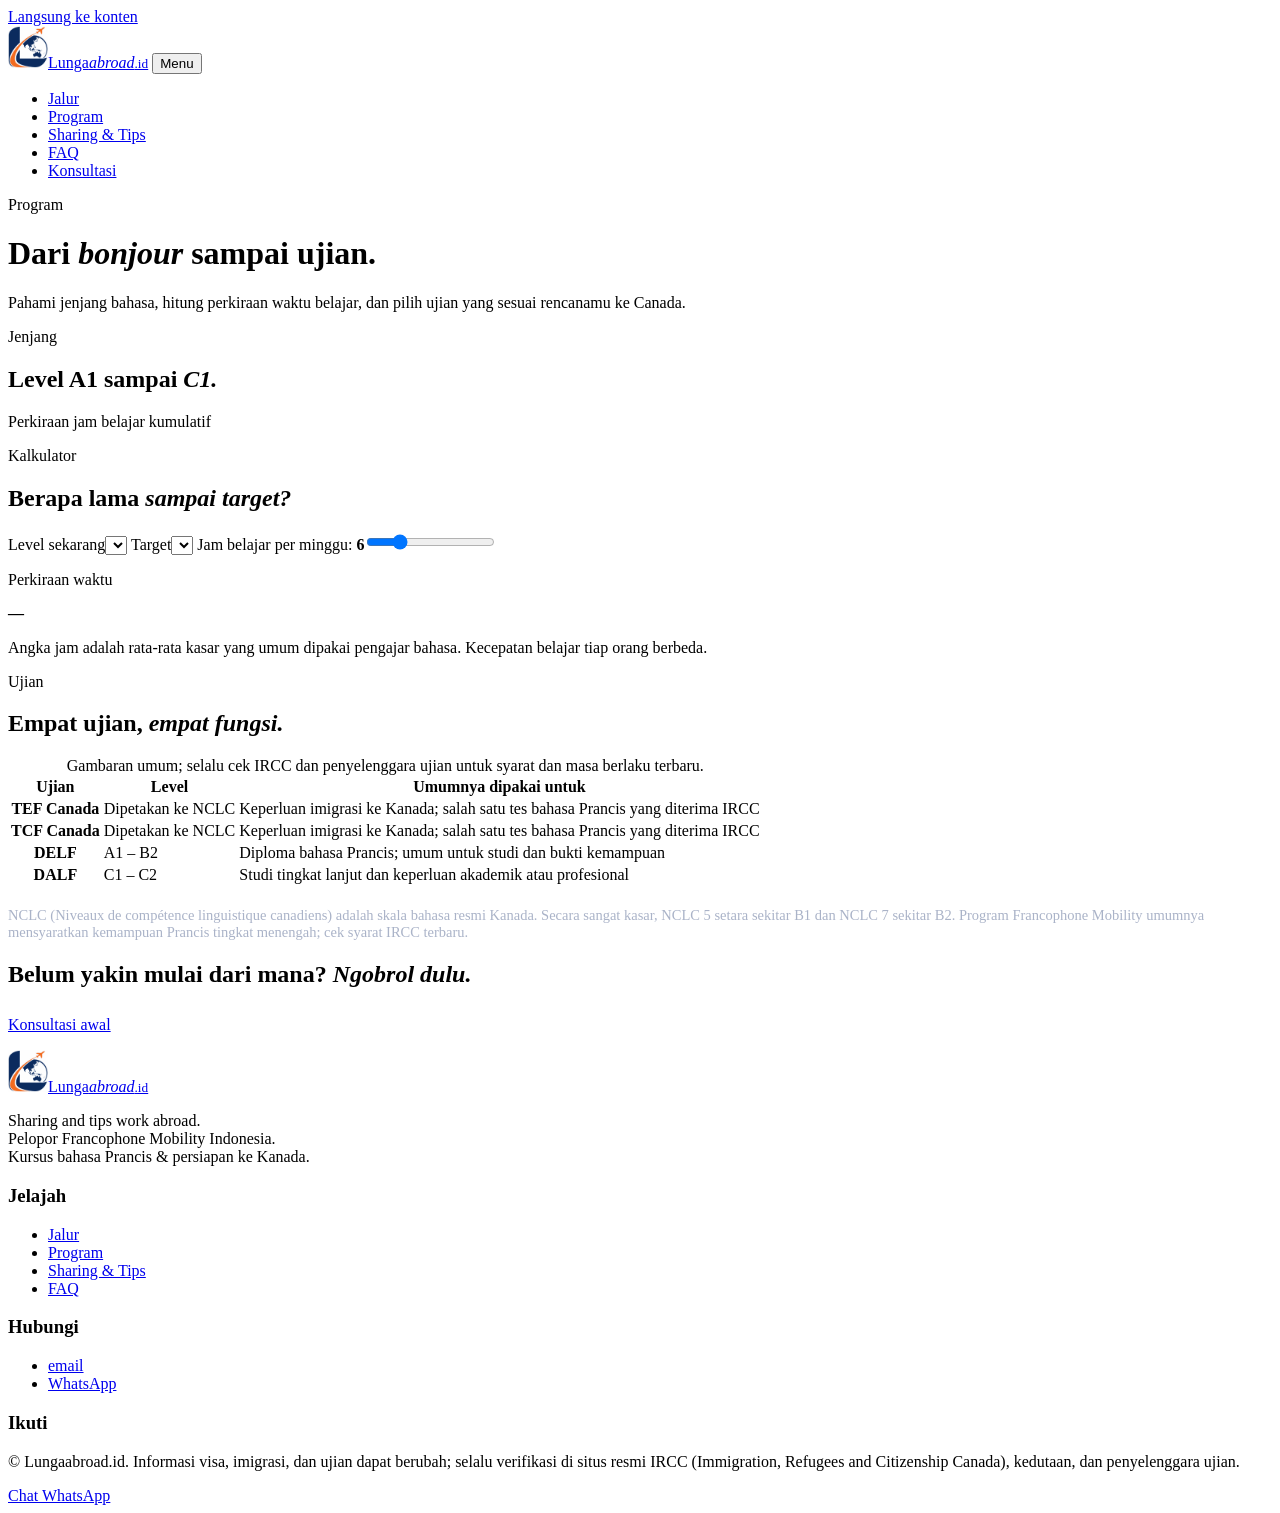
==== program.html @ 4dd01e54 "Add files via upload" ====
<!DOCTYPE html>
<html lang="id">
<head>
<meta charset="utf-8">
<meta name="viewport" content="width=device-width, initial-scale=1, viewport-fit=cover">
<meta name="theme-color" content="#F2EDE3">
<link rel="icon" href="assets/img/favicon.png">
<link href="https://fonts.googleapis.com/css2?family=Fraunces:ital,opsz,wght@0,9..144,500;0,9..144,600;0,9..144,700;1,9..144,500&family=Instrument+Sans:wght@400;500;600&display=swap" rel="stylesheet">
<link rel="stylesheet" href="css/style.css">
<title>Program — Lungaabroad.id</title>
<meta name="description" content="Jenjang bahasa Prancis A1–C1, estimasi waktu belajar, dan perbandingan ujian TCF Canada, TEF Canada, DELF, DALF.">
</head>
<body>
<a class="skip" href="#konten">Langsung ke konten</a>
<header class="top"><div class="wrap bar">
 <a class="logo" href="index.html" aria-label="Lungaabroad.id, beranda"><img src="assets/img/logo-mark.png" alt="" width="40" height="42"><span>Lunga<i>abroad</i><small>.id</small></span></a>
 <button class="menu" id="menu" aria-expanded="false" aria-controls="nav">Menu</button>
 <nav id="nav" aria-label="Navigasi utama"><ul>
  <li><a href="index.html#jalur">Jalur</a></li>
  <li><a href="program.html" aria-current="page">Program</a></li>
  <li><a href="index.html#tips">Sharing &amp; Tips</a></li>
  <li><a href="index.html#faq">FAQ</a></li>
  <li><a class="btn sm" href="index.html#kontak">Konsultasi</a></li>
 </ul></nav></div></header>
<main id="konten">
<header class="ph"><div class="wrap"><p class="lbl">Program</p><h1>Dari <em>bonjour</em> sampai ujian.</h1><p class="lead" style="margin-top:20px">Pahami jenjang bahasa, hitung perkiraan waktu belajar, dan pilih ujian yang sesuai rencanamu ke Canada.</p></div></header>

<section class="sec" id="level" aria-labelledby="j-lv"><div class="wrap">
 <p class="lbl">Jenjang</p><h2 id="j-lv">Level A1 sampai <em>C1.</em></h2>
 <div class="lv" role="tablist" id="lv" aria-label="Level bahasa"></div>
 <div class="lvp" id="lvp" role="tabpanel" aria-live="polite"><div><p class="h" id="lv-h"></p><p id="lv-d" style="font:500 22px/1.35 var(--ser);margin-top:8px"></p></div><div><p class="h">Perkiraan jam belajar kumulatif</p><p id="lv-j" style="font:600 44px/1.1 var(--ser)"></p></div></div>
</div></section>

<section class="sec" style="padding-top:0" aria-labelledby="j-kal"><div class="wrap">
 <p class="lbl">Kalkulator</p><h2 id="j-kal">Berapa lama <em>sampai target?</em></h2>
 <div class="calc">
  <div>
   <label>Level sekarang<select id="c-a"></select></label>
   <label>Target<select id="c-b"></select></label>
   <label>Jam belajar per minggu: <b id="c-jv">6</b><input type="range" id="c-j" min="2" max="20" value="6"></label>
  </div>
  <div class="out" aria-live="polite"><p>Perkiraan waktu</p><b id="c-o">—</b><p id="c-n"></p></div>
 </div>
 <p class="note">Angka jam adalah rata-rata kasar yang umum dipakai pengajar bahasa. Kecepatan belajar tiap orang berbeda.</p>
</div></section>

<section class="sec gelap" id="ujian" aria-labelledby="j-uj"><div class="wrap">
 <p class="lbl">Ujian</p><h2 id="j-uj">Empat ujian, <em>empat fungsi.</em></h2>
 <div class="scroll"><table><caption>Gambaran umum; selalu cek IRCC dan penyelenggara ujian untuk syarat dan masa berlaku terbaru.</caption>
 <thead><tr><th scope="col">Ujian</th><th scope="col">Level</th><th scope="col">Umumnya dipakai untuk</th></tr></thead>
 <tbody>
  <tr><th scope="row">TEF Canada</th><td>Dipetakan ke NCLC</td><td>Keperluan imigrasi ke Kanada; salah satu tes bahasa Prancis yang diterima IRCC</td></tr>
  <tr><th scope="row">TCF Canada</th><td>Dipetakan ke NCLC</td><td>Keperluan imigrasi ke Kanada; salah satu tes bahasa Prancis yang diterima IRCC</td></tr>
  <tr><th scope="row">DELF</th><td>A1 – B2</td><td>Diploma bahasa Prancis; umum untuk studi dan bukti kemampuan</td></tr>
  <tr><th scope="row">DALF</th><td>C1 – C2</td><td>Studi tingkat lanjut dan keperluan akademik atau profesional</td></tr>
 </tbody></table></div>
 <p style="margin-top:20px;color:#aab3c8;font-size:14.5px">NCLC (Niveaux de compétence linguistique canadiens) adalah skala bahasa resmi Kanada. Secara sangat kasar, NCLC 5 setara sekitar B1 dan NCLC 7 sekitar B2. Program Francophone Mobility umumnya mensyaratkan kemampuan Prancis tingkat menengah; cek syarat IRCC terbaru.</p>
</div></section>

<section class="sec kt" aria-labelledby="j-cta"><div class="wrap"><h2 id="j-cta">Belum yakin mulai dari mana? <em>Ngobrol dulu.</em></h2><p class="row" style="margin-top:28px"><a class="btn" href="index.html#kontak">Konsultasi awal</a></p></div></section>
</main>
<footer class="ft"><div class="wrap">
 <div class="fg">
  <div><a class="logo" href="index.html" aria-label="Lungaabroad.id"><img src="assets/img/logo-mark.png" alt="" width="40" height="42"><span>Lunga<i>abroad</i><small>.id</small></span></a><p>Sharing and tips work abroad.<br>Pelopor Francophone Mobility Indonesia.<br>Kursus bahasa Prancis &amp; persiapan ke Kanada.</p></div>
  <div><h3>Jelajah</h3><ul><li><a href="index.html#jalur">Jalur</a></li><li><a href="program.html">Program</a></li><li><a href="index.html#tips">Sharing &amp; Tips</a></li><li><a href="index.html#faq">FAQ</a></li></ul></div>
  <div><h3>Hubungi</h3><ul><li><a data-mail href="#">email</a></li><li><a data-wa href="#" target="_blank" rel="noopener">WhatsApp</a></li></ul></div>
  <div><h3>Ikuti</h3><ul data-sos></ul></div>
 </div>
 <p class="cp">© <span data-year></span> Lungaabroad.id. Informasi visa, imigrasi, dan ujian dapat berubah; selalu verifikasi di situs resmi IRCC (Immigration, Refugees and Citizenship Canada), kedutaan, dan penyelenggara ujian.</p>
</div></footer>
<a class="wa" data-wa href="#" target="_blank" rel="noopener">Chat WhatsApp</a>
<script src="js/config.js"></script><script src="js/main.js"></script>
</body></html>
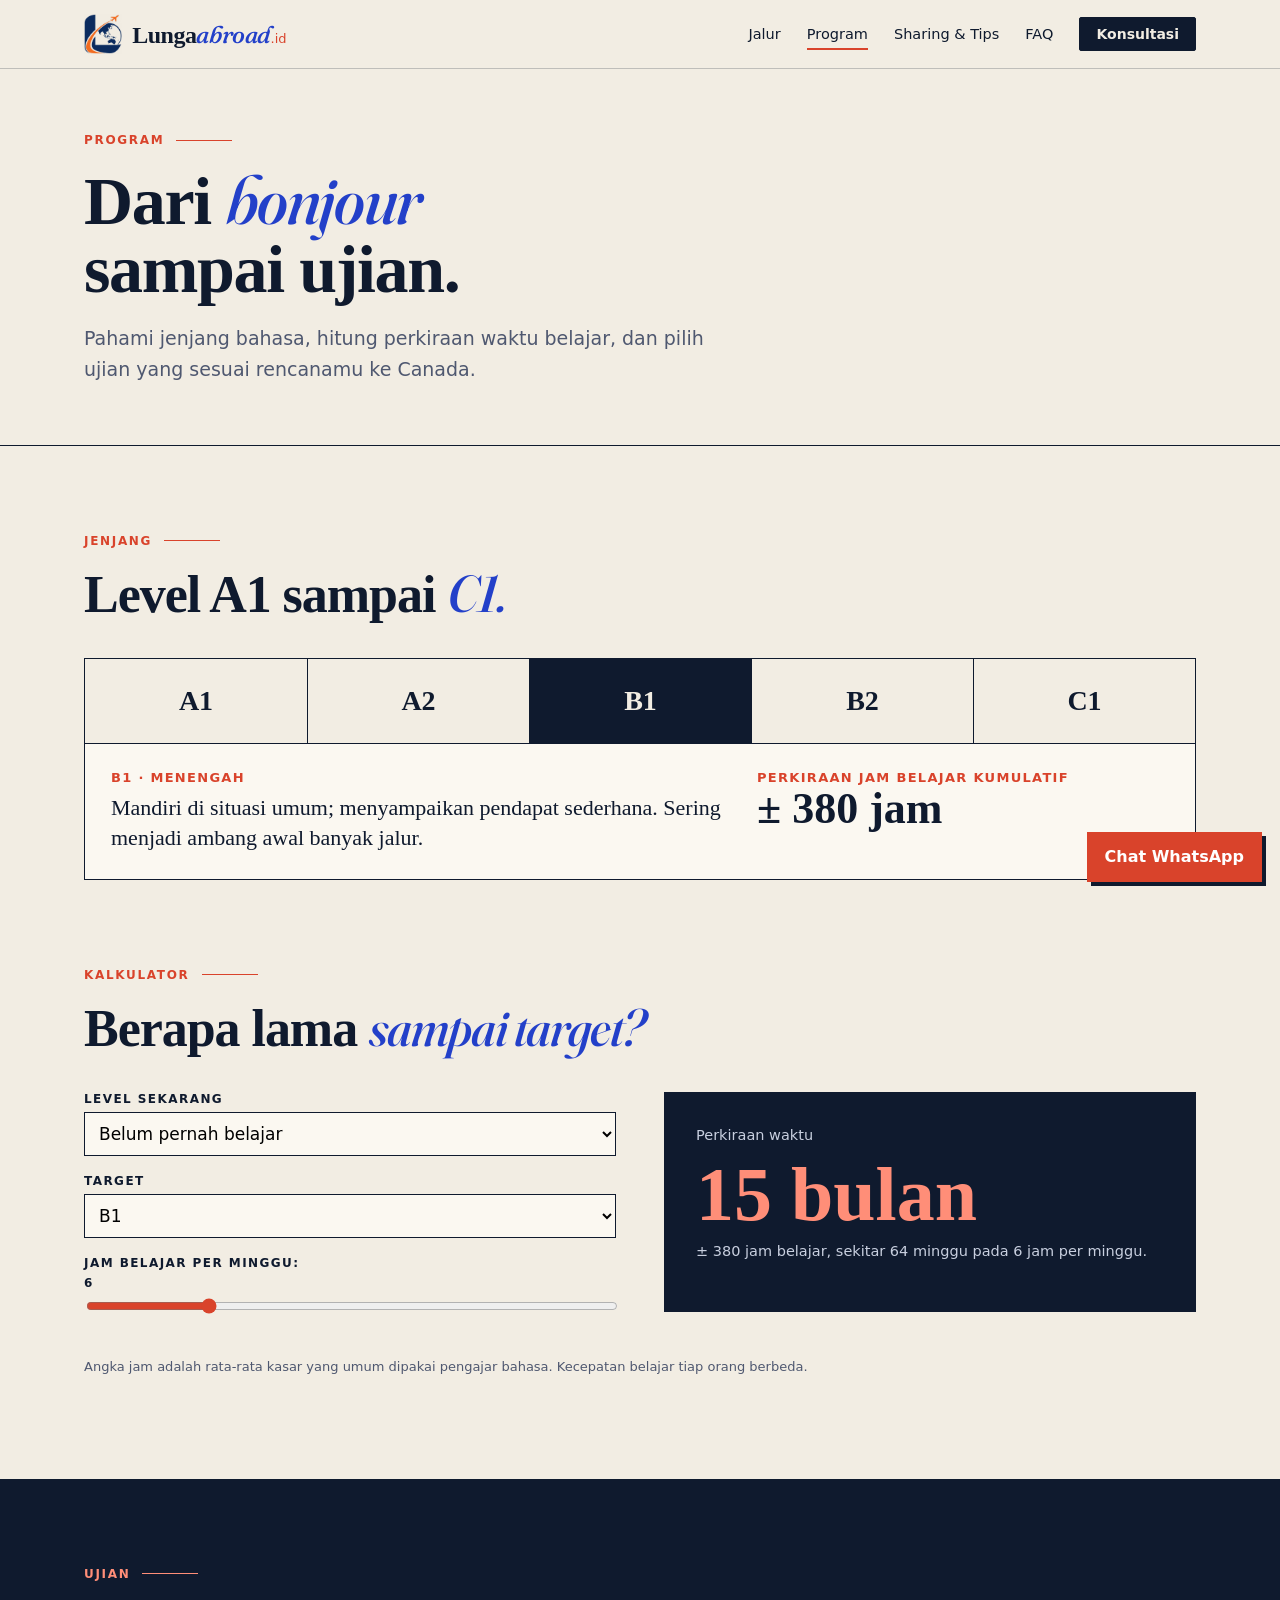
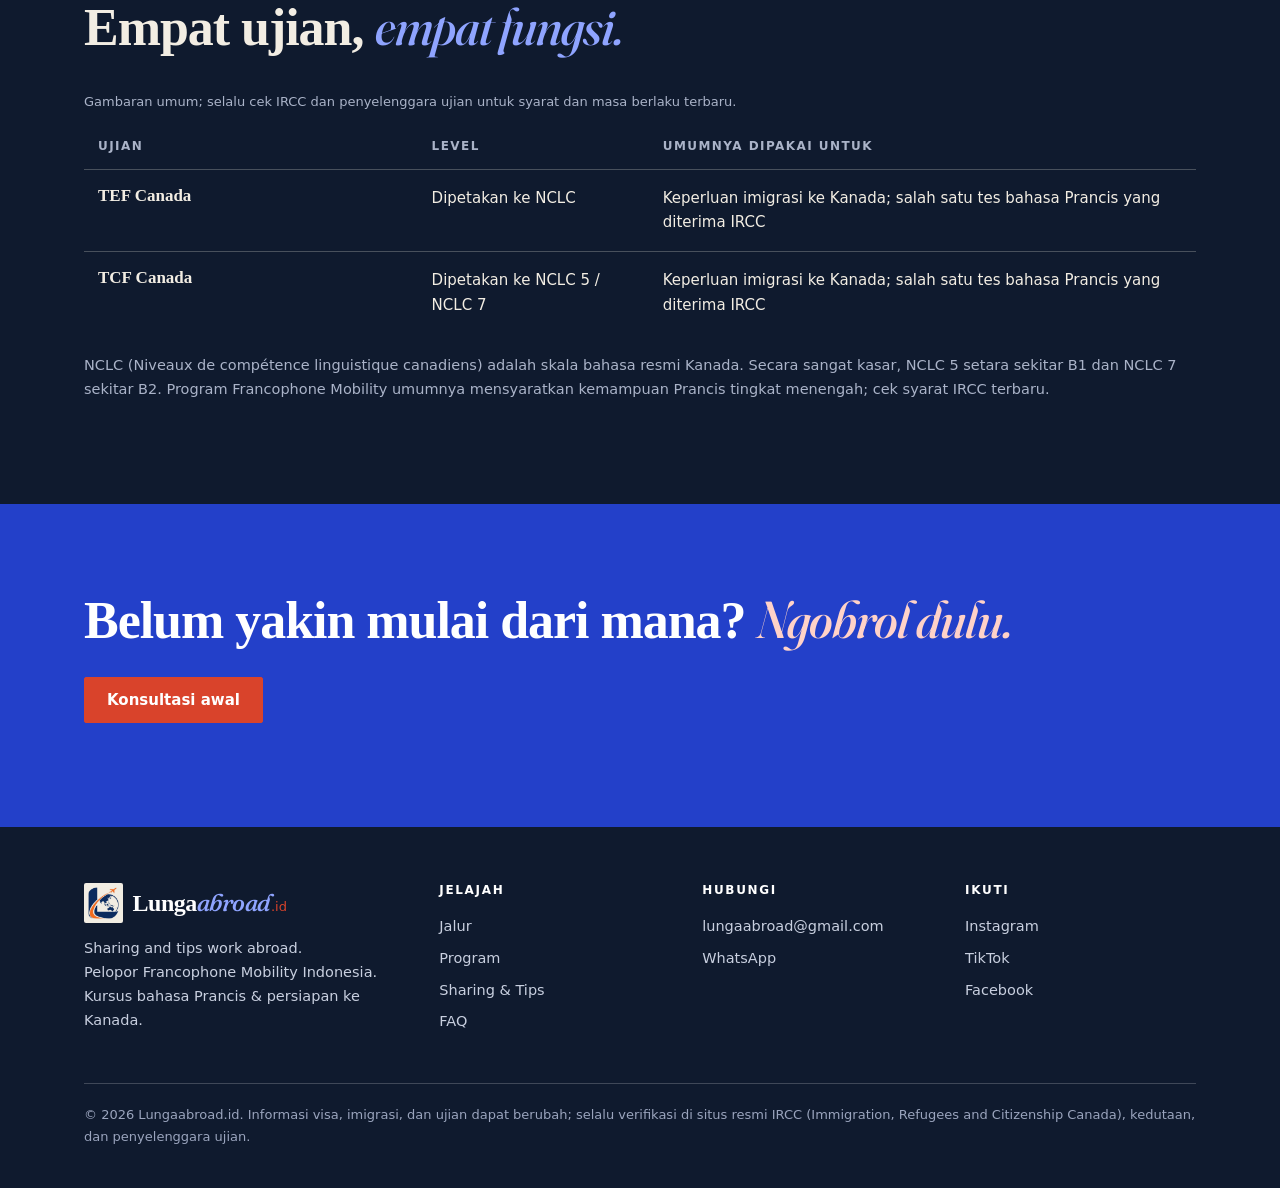
==== commit 86cbb235: "Update meta description and remove exam details Removed details about DELF and DALF from the descrip" ====
--- a/program.html
+++ b/program.html
@@ -8,7 +8,7 @@
 <link href="https://fonts.googleapis.com/css2?family=Fraunces:ital,opsz,wght@0,9..144,500;0,9..144,600;0,9..144,700;1,9..144,500&family=Instrument+Sans:wght@400;500;600&display=swap" rel="stylesheet">
 <link rel="stylesheet" href="css/style.css">
 <title>Program — Lungaabroad.id</title>
-<meta name="description" content="Jenjang bahasa Prancis A1–C1, estimasi waktu belajar, dan perbandingan ujian TCF Canada, TEF Canada, DELF, DALF.">
+<meta name="description" content="Jenjang bahasa Prancis A1–C1, estimasi waktu belajar, dan perbandingan ujian TCF Canada, TEF Canada.">
 </head>
 <body>
 <a class="skip" href="#konten">Langsung ke konten</a>
@@ -50,9 +50,7 @@
  <thead><tr><th scope="col">Ujian</th><th scope="col">Level</th><th scope="col">Umumnya dipakai untuk</th></tr></thead>
  <tbody>
   <tr><th scope="row">TEF Canada</th><td>Dipetakan ke NCLC</td><td>Keperluan imigrasi ke Kanada; salah satu tes bahasa Prancis yang diterima IRCC</td></tr>
-  <tr><th scope="row">TCF Canada</th><td>Dipetakan ke NCLC</td><td>Keperluan imigrasi ke Kanada; salah satu tes bahasa Prancis yang diterima IRCC</td></tr>
-  <tr><th scope="row">DELF</th><td>A1 – B2</td><td>Diploma bahasa Prancis; umum untuk studi dan bukti kemampuan</td></tr>
-  <tr><th scope="row">DALF</th><td>C1 – C2</td><td>Studi tingkat lanjut dan keperluan akademik atau profesional</td></tr>
+  <tr><th scope="row">TCF Canada</th><td>Dipetakan ke NCLC 5 / NCLC 7</td><td>Keperluan imigrasi ke Kanada; salah satu tes bahasa Prancis yang diterima IRCC</td></tr>
  </tbody></table></div>
  <p style="margin-top:20px;color:#aab3c8;font-size:14.5px">NCLC (Niveaux de compétence linguistique canadiens) adalah skala bahasa resmi Kanada. Secara sangat kasar, NCLC 5 setara sekitar B1 dan NCLC 7 sekitar B2. Program Francophone Mobility umumnya mensyaratkan kemampuan Prancis tingkat menengah; cek syarat IRCC terbaru.</p>
 </div></section>
--- a/css/style.css
+++ b/css/style.css
@@ -0,0 +1,167 @@
+:root{--kertas:#F2EDE3;--kertas2:#E7E0D1;--kertas3:#FBF8F1;--tinta:#0F1A2E;--bleu:#2340C9;--rouge:#D9432B;--mute:#4F5870;--gr:rgba(15,26,46,.22);
+--ser:"Fraunces",Georgia,serif;--san:"Instrument Sans",system-ui,sans-serif;box-sizing:border-box;padding-top:env(safe-area-inset-top,0px)}
+*,*::before,*::after{box-sizing:inherit}
+html{scroll-behavior:smooth;scroll-padding-top:80px}
+body{margin:0;background:var(--kertas);color:var(--tinta);font:400 16px/1.65 var(--san)}
+::selection{background:var(--rouge);color:#fff}
+a{color:inherit}ul,ol{list-style:none;margin:0;padding:0}img{max-width:100%}
+:focus-visible{outline:3px solid var(--bleu);outline-offset:3px}
+.wrap{max-width:1160px;margin:0 auto;padding:0 24px}
+.skip{position:absolute;left:-999px;top:8px;background:var(--rouge);color:#fff;padding:8px 14px;z-index:99}.skip:focus{left:8px}
+.top{position:sticky;top:0;z-index:30;background:rgba(242,237,227,.94);backdrop-filter:blur(8px);border-bottom:1px solid var(--gr)}
+.bar{display:flex;align-items:center;justify-content:space-between;min-height:68px}
+.logo{font:700 24px var(--ser);text-decoration:none;letter-spacing:-.02em}
+.logo i{font-weight:500;color:var(--bleu)}.logo small{font:500 13px var(--san);color:var(--rouge);letter-spacing:0}
+nav ul{display:flex;gap:26px;align-items:center}
+nav a:not(.btn){text-decoration:none;font-weight:500;font-size:14.5px;padding:6px 0;border-bottom:2px solid transparent}
+nav a[aria-current],nav a:not(.btn):hover{border-color:var(--rouge)}
+.menu{display:none;background:none;border:1px solid var(--tinta);padding:6px 12px;font:600 14px var(--san);cursor:pointer}
+.btn{display:inline-block;background:var(--tinta);color:var(--kertas);border:1.5px solid var(--tinta);padding:13px 22px;font:600 15px var(--san);text-decoration:none;cursor:pointer;border-radius:2px;transition:background .2s,transform .2s}
+.btn:hover{background:var(--bleu);border-color:var(--bleu);transform:translateY(-2px)}
+.btn.sm{padding:8px 16px;font-size:14px}.btn.rouge{background:var(--rouge);border-color:var(--rouge);color:#fff}
+.btn.line{background:transparent;color:var(--tinta)}.btn.line:hover{background:var(--tinta);color:var(--kertas);border-color:var(--tinta)}
+h1,h2,h3{font-family:var(--ser);font-variation-settings:"opsz" 144;letter-spacing:-.02em;margin:0}
+h1{font-size:clamp(40px,6.4vw,80px);line-height:1;font-weight:600}
+h1 em,h2 em{font-style:italic;font-weight:500;color:var(--bleu)}
+h2{font-size:clamp(30px,4.4vw,52px);line-height:1.05;font-weight:600}
+.lbl{font:600 12px var(--san);letter-spacing:.14em;text-transform:uppercase;color:var(--rouge);display:flex;gap:12px;align-items:center;margin:0 0 18px}
+.lbl::after{content:"";height:1px;width:56px;background:currentColor}
+.lead{font-size:19px;color:var(--mute);max-width:52ch}
+.sec{padding:88px 0}
+.hero{padding:56px 0 72px;position:relative;overflow:hidden}
+.hg{display:grid;grid-template-columns:1.2fr 1fr;gap:56px;align-items:center}
+.hero .lead{margin:22px 0 28px}
+.row{display:flex;gap:12px;flex-wrap:wrap}
+.stamp{position:absolute;right:-30px;top:-20px;width:150px;color:var(--rouge);opacity:.85;animation:putar 50s linear infinite}
+@keyframes putar{to{transform:rotate(360deg)}}
+.note{font-size:13px;color:var(--mute);margin-top:22px}
+.pass{position:relative;background:var(--kertas3);border:1.5px solid var(--tinta);display:grid;grid-template-columns:1fr 92px;box-shadow:8px 8px 0 var(--tinta)}
+.pass::before,.pass::after{content:"";position:absolute;right:81px;width:22px;height:22px;border-radius:50%;background:var(--kertas);border:1.5px solid var(--tinta)}
+.pass::before{top:-12px;clip-path:inset(50% 0 0 0)}.pass::after{bottom:-12px;clip-path:inset(0 0 50% 0)}
+.pmain{padding:20px 22px 22px}
+.tabs{display:flex;gap:6px;margin-bottom:18px;flex-wrap:wrap}
+.tabs button{font:600 13px var(--san);letter-spacing:.08em;border:1.5px solid var(--tinta);background:transparent;padding:6px 12px;cursor:pointer}
+.tabs button[aria-selected="true"]{background:var(--tinta);color:var(--kertas)}
+.rt{font:600 44px/1 var(--ser);display:flex;align-items:baseline;gap:12px}
+.rt span{font:500 13px var(--san);color:var(--mute)}
+.route{display:block;width:100%;height:78px;margin:8px 0 12px}
+.route path{fill:none;stroke:var(--rouge);stroke-width:2;stroke-dasharray:3 7;animation:jalan 1.4s linear infinite}
+@keyframes jalan{to{stroke-dashoffset:-20}}
+.pass dl{display:grid;grid-template-columns:1fr 1fr;gap:12px 18px;margin:0}
+.pass dt{font:600 11px var(--san);letter-spacing:.12em;text-transform:uppercase;color:var(--mute)}
+.pass dd{margin:0;font-weight:500;font-size:15px;line-height:1.35}
+.pass .full{grid-column:1/-1}
+.stub{border-left:1.5px dashed var(--tinta);display:flex;flex-direction:column;align-items:center;justify-content:space-between;padding:18px 0}
+.stub b{writing-mode:vertical-rl;font:600 11px var(--san);letter-spacing:.2em}
+.bars{width:48px;height:90px;background:repeating-linear-gradient(90deg,var(--tinta) 0 2px,transparent 2px 4px,var(--tinta) 4px 5px,transparent 5px 8px)}
+.tick{border-block:1.5px solid var(--tinta);overflow:hidden;background:var(--tinta);color:var(--kertas)}
+.tk{display:flex;width:max-content;animation:geser 55s linear infinite;padding:12px 0}
+.tk span{font:italic 500 22px var(--ser);padding:0 28px;white-space:nowrap}.tk span::after{content:"✦";color:var(--rouge);margin-left:56px;font-style:normal;font-size:14px}
+@keyframes geser{to{transform:translateX(-50%)}}
+.num{display:grid;grid-template-columns:repeat(4,1fr);border-bottom:1px solid var(--gr)}
+.num div{padding:34px 22px;border-left:1px solid var(--gr)}.num div:first-child{border-left:0;padding-left:0}
+.num b{display:block;font:600 clamp(40px,5vw,64px)/1 var(--ser);color:var(--bleu)}
+.num span{font-size:14px;color:var(--mute)}
+.ab{display:grid;grid-template-columns:1fr 1.1fr;gap:64px;align-items:start}
+.ab p{margin:0 0 16px}.ab .big{font:500 clamp(22px,2.6vw,30px)/1.3 var(--ser)}
+.ab q{color:var(--rouge);font-style:italic}
+.jl{border-top:1.5px solid var(--tinta);margin-top:36px}
+details.j{border-bottom:1.5px solid var(--tinta)}
+details.j summary{display:grid;grid-template-columns:80px 1fr 40px;align-items:center;gap:12px;padding:26px 0;cursor:pointer;list-style:none}
+details.j summary::-webkit-details-marker{display:none}
+.j .n{font:italic 500 40px var(--ser);color:var(--rouge)}.j .t{font:600 clamp(24px,3.4vw,40px)/1.1 var(--ser)}
+.j summary::after{content:"+";font:300 36px var(--san);transition:transform .25s;text-align:center}
+.j[open] summary::after{transform:rotate(45deg)}.j summary:hover .t{color:var(--bleu)}
+.jb{padding:0 0 30px 92px;display:grid;grid-template-columns:1.2fr 1fr;gap:32px;max-width:900px}
+.jb p{margin:0;color:var(--mute)}.jb ul li{padding:8px 0;border-top:1px solid var(--gr);font-size:15px}
+.jb ul li::before{content:"→ ";color:var(--rouge)}
+.steps{display:grid;grid-template-columns:repeat(5,1fr);gap:24px;margin-top:48px;position:relative;border-top:1.5px solid var(--gr)}
+.steps::before{content:"";position:absolute;left:0;top:-1.5px;height:3px;width:calc(var(--p,0)*100%);background:var(--rouge)}
+.steps li{padding-top:26px;position:relative}
+.steps li::before{content:"";position:absolute;top:-8px;left:0;width:14px;height:14px;border-radius:50%;background:var(--kertas);border:3px solid var(--tinta)}
+.steps b{font:italic 500 15px var(--ser);color:var(--rouge)}.steps h3{font-size:22px;margin:4px 0 8px;line-height:1.15}.steps p{margin:0;font-size:14.5px;color:var(--mute)}
+.gelap{background:var(--tinta);color:var(--kertas)}.gelap .lbl{color:#ff8e78}.gelap h2 em{color:#8fa4ff}
+table{width:100%;border-collapse:collapse;margin-top:36px}
+caption{text-align:left;font-size:13px;color:#aab3c8;padding-bottom:10px}
+th,td{text-align:left;padding:16px 14px;border-top:1px solid rgba(242,237,227,.25);vertical-align:top;font-size:15px}
+thead th{font:600 12px var(--san);letter-spacing:.12em;text-transform:uppercase;color:#aab3c8;border-top:0}
+tbody th{font:600 17px var(--ser);width:30%}td.y{color:#fff;font-weight:600}td.y::before{content:"✓ ";color:#ff8e78}td.x{color:#aab3c8}
+.scroll{overflow-x:auto}
+.pg{display:grid;grid-template-columns:1.3fr 1fr;grid-template-rows:auto auto;gap:20px;margin-top:40px}
+.pc{border:1.5px solid var(--tinta);padding:30px;background:var(--kertas3);display:flex;flex-direction:column;gap:12px;transition:transform .25s,box-shadow .25s}
+.pc:hover{transform:translate(-4px,-4px);box-shadow:6px 6px 0 var(--tinta)}
+.pc.f{grid-row:span 2;background:var(--bleu);color:#fff;border-color:var(--bleu)}.pc.f:hover{box-shadow:6px 6px 0 var(--rouge)}
+.pc h3{font-size:28px;line-height:1.1}.pc.f h3{font-size:clamp(32px,4vw,46px)}
+.pc p{margin:0;color:var(--mute)}.pc.f p{color:#dbe2ff}
+.pc .tg{font:600 12px var(--san);letter-spacing:.1em;text-transform:uppercase;color:var(--rouge)}.pc.f .tg{color:#ffb4a5}
+.pc a{margin-top:auto;font-weight:600}
+.chips{display:flex;gap:8px;flex-wrap:wrap;margin:28px 0 8px}
+.chip{border:1.5px solid var(--tinta);background:transparent;padding:7px 16px;font:600 14px var(--san);cursor:pointer;border-radius:99px}
+.chip[aria-pressed="true"]{background:var(--tinta);color:var(--kertas)}
+.tips li{display:grid;grid-template-columns:120px 1fr auto;gap:18px;align-items:baseline;padding:22px 12px;border-top:1px solid var(--gr);transition:background .2s,padding .2s}
+.tips li:last-child{border-bottom:1px solid var(--gr)}.tips li:hover{background:var(--kertas2);padding-left:22px}
+.tips li[hidden]{display:none}
+.tips small{font:600 11px var(--san);letter-spacing:.12em;text-transform:uppercase;color:var(--rouge)}
+.tips a{font:600 clamp(19px,2.2vw,26px)/1.2 var(--ser);text-decoration:none}.tips span{font-size:13px;color:var(--mute)}
+.pp{display:grid;grid-template-columns:repeat(3,1fr);gap:28px;margin-top:44px}
+.card{background:var(--kertas3);border:1.5px solid var(--tinta);padding:26px 24px 22px;position:relative;margin:0}
+.card:nth-child(1){transform:rotate(-1.4deg)}.card:nth-child(2){transform:rotate(1deg) translateY(10px)}.card:nth-child(3){transform:rotate(-.6deg)}
+.card blockquote{margin:0 0 18px;font:500 19px/1.4 var(--ser)}
+.card figcaption{font-size:13.5px;color:var(--mute);border-top:1px dashed var(--tinta);padding-top:12px}
+.card .cth{position:absolute;right:14px;top:-12px;background:var(--rouge);color:#fff;font:600 11px var(--san);letter-spacing:.1em;padding:3px 10px;text-transform:uppercase}
+.fq{display:grid;grid-template-columns:.8fr 1.2fr;gap:56px}
+.fq input{width:100%;font:500 17px var(--san);background:transparent;border:0;border-bottom:2px solid var(--tinta);padding:12px 0;margin:22px 0 0;border-radius:0}
+.fq input:focus{outline:0;border-color:var(--bleu)}
+details.q{border-bottom:1px solid var(--gr);padding:18px 0}details.q summary{cursor:pointer;font:600 20px/1.3 var(--ser)}
+details.q[hidden]{display:none}details.q p{margin:10px 0 0;color:var(--mute)}
+#nol{display:none;color:var(--mute);padding-top:16px}
+.kt{background:var(--bleu);color:#fff}.kt .lbl{color:#ffb4a5}.kt h2 em{color:#ffd2c8}
+.kg{display:grid;grid-template-columns:1fr 1fr;gap:56px}
+.form{display:grid;gap:18px}
+.form label{font:600 12px var(--san);letter-spacing:.12em;text-transform:uppercase;display:grid;gap:6px;color:#dbe2ff}
+.form input,.form select,.form textarea{font:500 17px var(--san);color:#fff;background:transparent;border:0;border-bottom:2px solid rgba(255,255,255,.55);padding:10px 0;border-radius:0;width:100%}
+.form select option{color:var(--tinta)}.form input::placeholder,.form textarea::placeholder{color:#a9b8ff}
+.form input:focus,.form select:focus,.form textarea:focus{outline:0;border-color:#fff}
+.kt .btn{background:var(--rouge);border-color:var(--rouge);color:#fff;justify-self:start}.kt .btn:hover{background:#fff;color:var(--bleu);border-color:#fff}
+.sl a{display:block;padding:10px 0;border-bottom:1px solid rgba(255,255,255,.3);text-decoration:none;font-weight:600}.sl a:hover{padding-left:8px}
+.sl a::after{content:" ↗"}
+.ft{background:var(--tinta);color:#c8cfdf;padding:56px 0 28px;font-size:14.5px}
+.fg{display:grid;grid-template-columns:1.4fr 1fr 1fr 1fr;gap:32px}
+.ft h3{font:600 12px var(--san);letter-spacing:.14em;text-transform:uppercase;color:#fff;margin-bottom:14px}
+.ft li{padding:4px 0}.ft a{text-decoration:none}.ft a:hover{color:#fff;text-decoration:underline}
+.ft .logo{color:#fff;display:block;margin-bottom:10px}.ft .logo i{color:#8fa4ff}
+.ft .cp{border-top:1px solid rgba(255,255,255,.2);margin-top:36px;padding-top:20px;font-size:13px;color:#9aa4bd}
+.wa{position:fixed;right:18px;bottom:calc(18px + env(safe-area-inset-bottom,0px));z-index:20;background:var(--rouge);color:#fff;padding:12px 18px;font-weight:600;text-decoration:none;box-shadow:4px 4px 0 var(--tinta)}
+.ph{padding:64px 0 40px;border-bottom:1.5px solid var(--tinta)}.ph h1{font-size:clamp(38px,5.4vw,68px);max-width:16ch}
+.lv{display:grid;grid-template-columns:repeat(5,1fr);margin-top:36px;border:1.5px solid var(--tinta)}
+.lv button{font:600 28px var(--ser);padding:26px 0;background:transparent;border:0;border-left:1.5px solid var(--tinta);cursor:pointer;color:var(--tinta)}
+.lv button:first-child{border-left:0}.lv button[aria-selected="true"]{background:var(--tinta);color:var(--kertas)}
+.lvp{border:1.5px solid var(--tinta);border-top:0;padding:26px;display:grid;grid-template-columns:1.5fr 1fr;gap:28px;background:var(--kertas3)}
+.lvp p{margin:0}.lvp .h{font:600 13px var(--san);letter-spacing:.1em;text-transform:uppercase;color:var(--rouge)}
+.calc{display:grid;grid-template-columns:1fr 1fr;gap:48px;margin-top:36px;align-items:start}
+.calc label{display:grid;gap:6px;font:600 12px var(--san);letter-spacing:.12em;text-transform:uppercase;margin-bottom:18px}
+.calc select{font:500 17px var(--san);padding:10px;border:1.5px solid var(--tinta);background:var(--kertas3);border-radius:0}
+.calc input[type=range]{width:100%;accent-color:var(--rouge)}
+.out{background:var(--tinta);color:var(--kertas);padding:32px;min-height:220px}.out b{display:block;font:600 clamp(44px,6vw,76px)/1 var(--ser);color:#ff8e78;margin:8px 0}
+.out p{margin:0;color:#c8cfdf;font-size:14.5px}
+.tbl th,.tbl td{border-top:1px solid var(--gr);font-size:15px}.tbl thead th{color:var(--mute)}.tbl tbody th{width:22%}
+.js .rv{opacity:0;transform:translateY(26px);transition:opacity .8s,transform .8s}.js .rv.in{opacity:1;transform:none}
+@media(max-width:900px){
+ .hg,.ab,.fq,.kg,.pg,.calc,.lvp,.jb{grid-template-columns:1fr}.pc.f{grid-row:auto}
+ .pp{grid-template-columns:1fr}.steps{grid-template-columns:1fr;border-top:0;border-left:1.5px solid var(--gr);padding-left:28px;gap:30px}
+ .steps::before{top:0;left:-1.5px;width:3px;height:calc(var(--p,0)*100%)}.steps li{padding-top:0}.steps li::before{top:4px;left:-36px}
+ .num{grid-template-columns:1fr 1fr}.num div:nth-child(3){border-left:0;padding-left:0}.fg{grid-template-columns:1fr 1fr}
+ .menu{display:block}nav{display:none;position:absolute;left:0;right:0;top:100%;background:var(--kertas);border-bottom:1.5px solid var(--tinta);padding:16px 24px}
+ nav.open{display:block}nav ul{flex-direction:column;align-items:flex-start;gap:14px}
+ .jb{padding-left:0}details.j summary{grid-template-columns:56px 1fr 30px}.stamp{width:100px;right:-10px}
+ .tips li{grid-template-columns:1fr;gap:4px}.lv button{font-size:22px}
+}
+@media(prefers-reduced-motion:reduce){*{animation:none!important;transition:none!important;scroll-behavior:auto!important}.js .rv{opacity:1;transform:none}}
+
+/* logo */
+.logo{display:inline-flex;align-items:center;gap:10px}.logo img{height:40px;width:auto}
+.ft .logo{display:flex}.ft .logo img{background:var(--kertas);padding:4px;border-radius:2px}
+
+/* teks pengganti rute */
+.fm{font:600 clamp(32px,4vw,44px)/1.02 var(--ser);letter-spacing:-.02em;margin:14px 0 16px;padding:14px 0;border-block:1.5px dashed var(--tinta)}
+.fm em{font-weight:500;color:var(--bleu)}
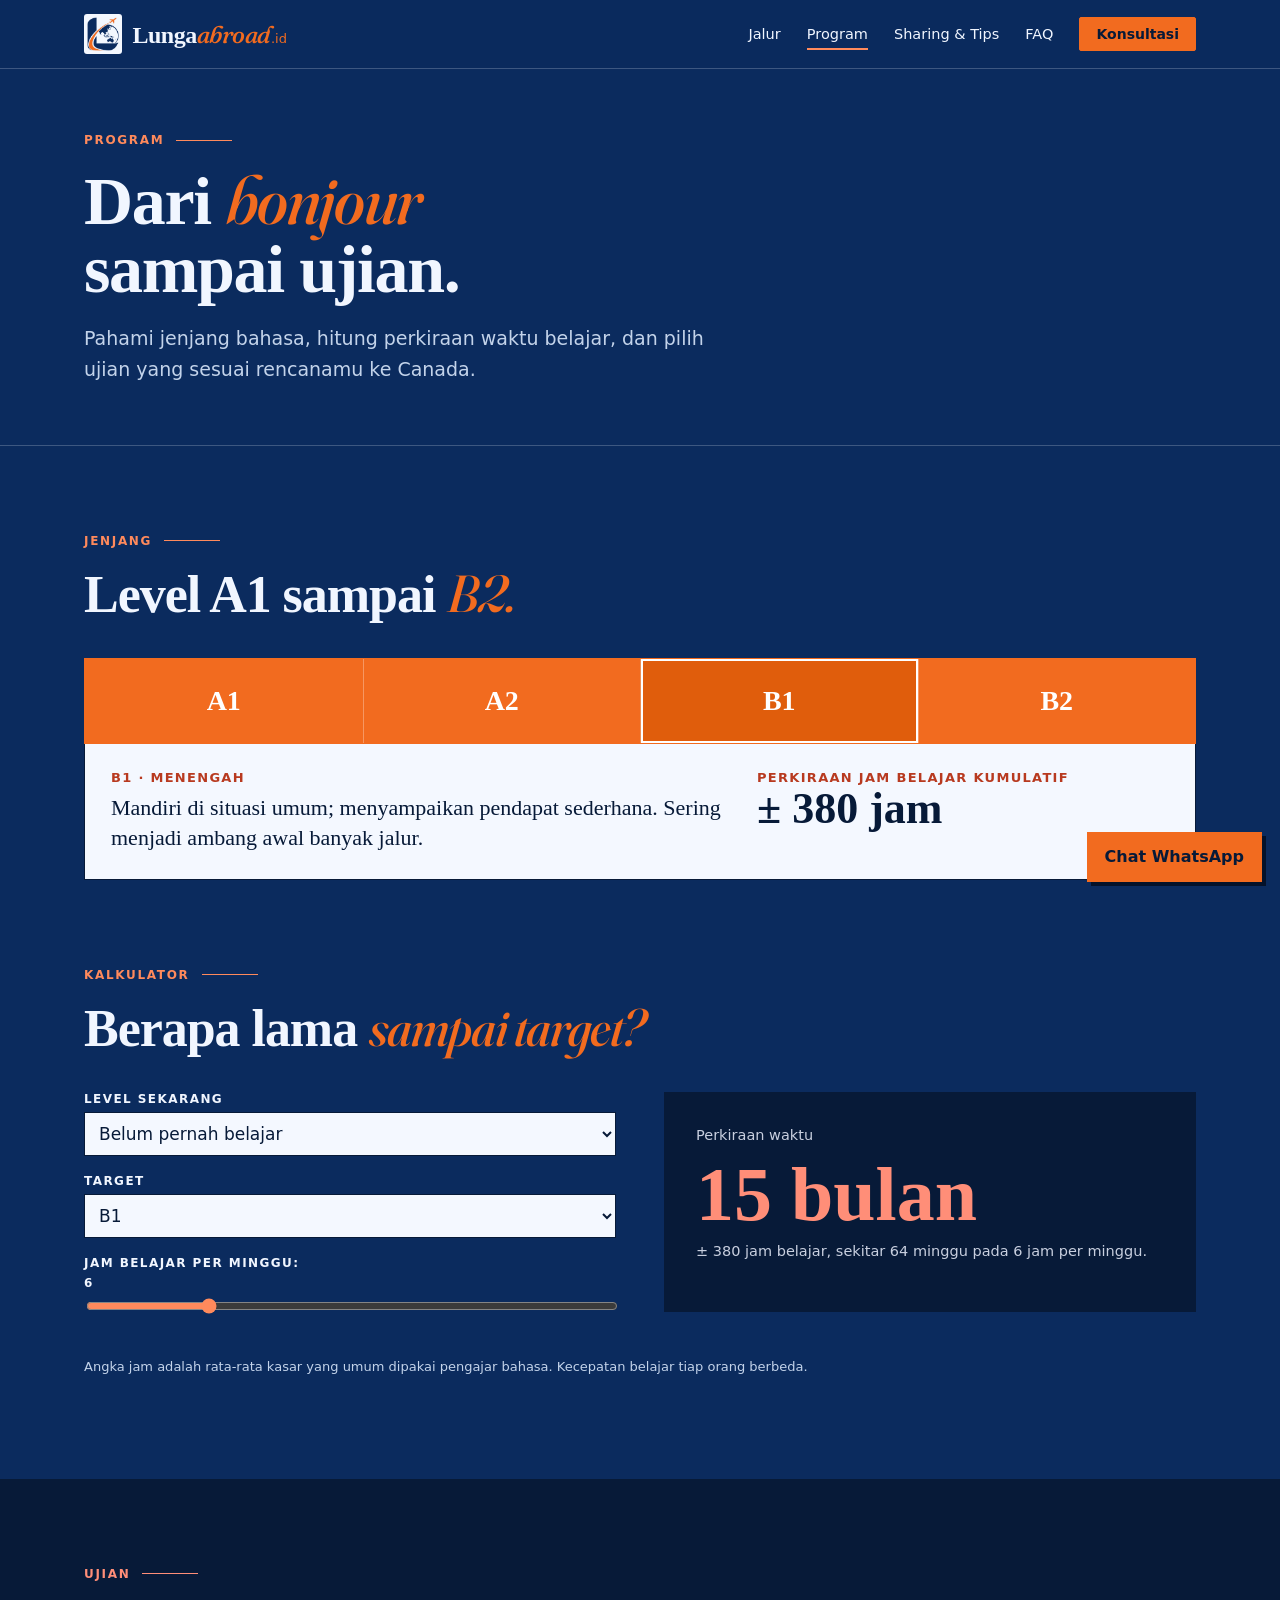
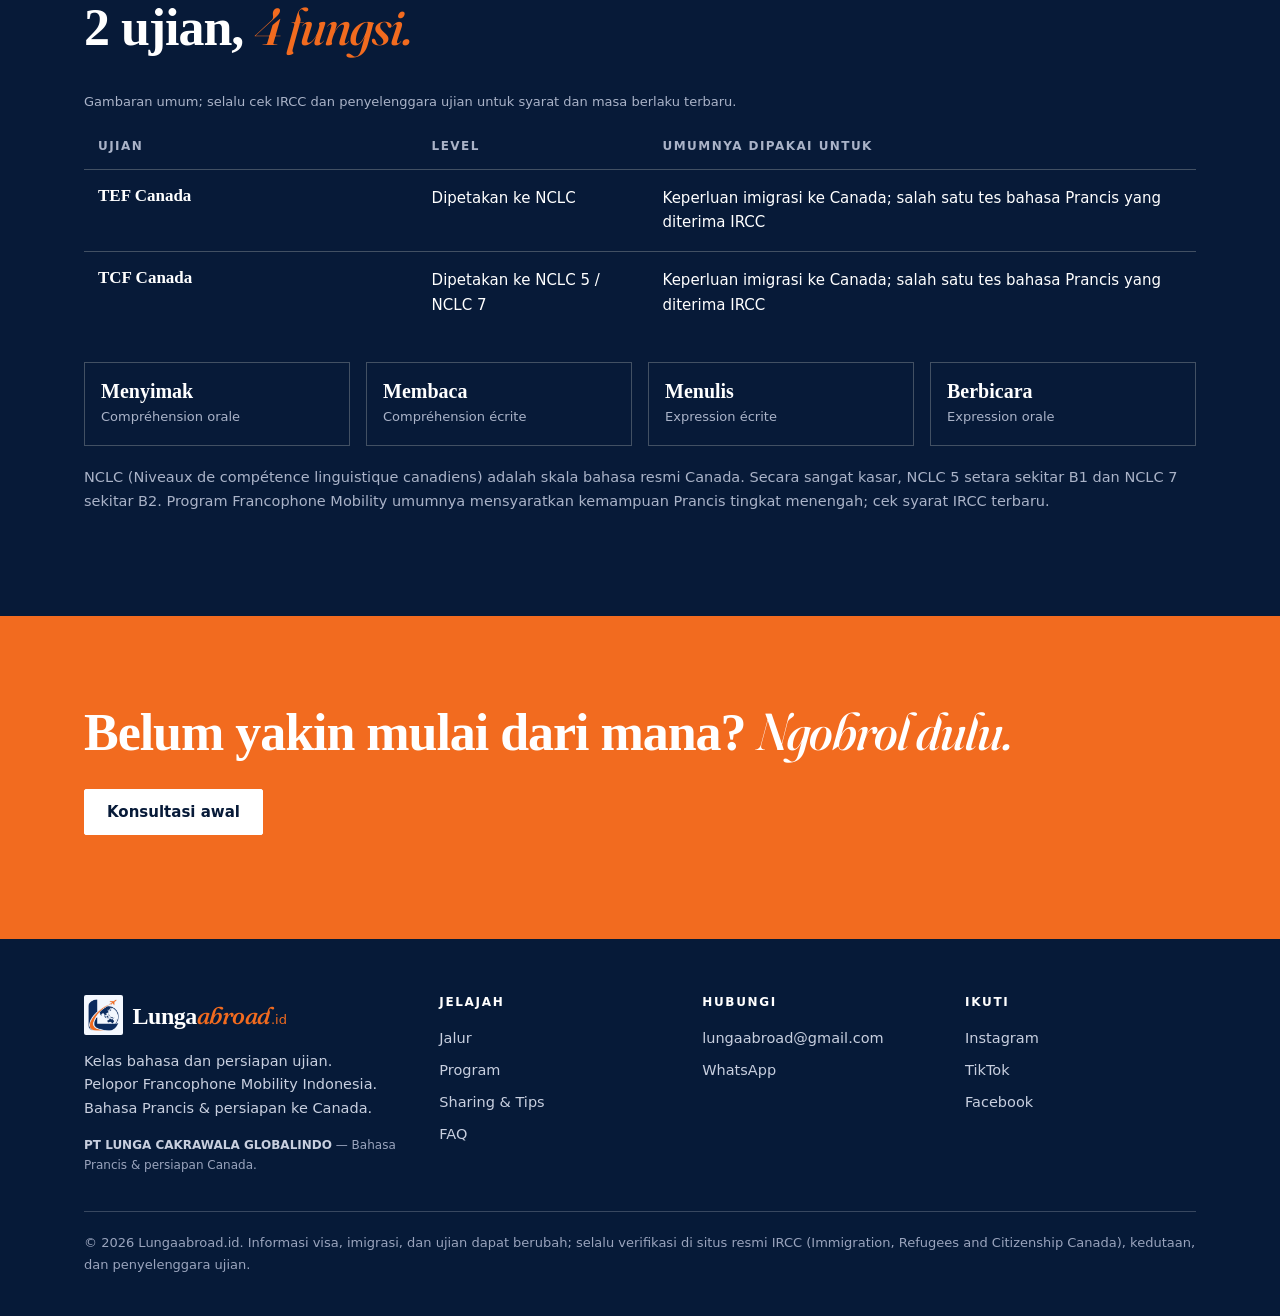
==== commit b045c951: "Add files via upload" ====
--- a/program.html
+++ b/program.html
@@ -3,12 +3,12 @@
 <head>
 <meta charset="utf-8">
 <meta name="viewport" content="width=device-width, initial-scale=1, viewport-fit=cover">
-<meta name="theme-color" content="#F2EDE3">
+<meta name="theme-color" content="#0B2B5E">
 <link rel="icon" href="assets/img/favicon.png">
 <link href="https://fonts.googleapis.com/css2?family=Fraunces:ital,opsz,wght@0,9..144,500;0,9..144,600;0,9..144,700;1,9..144,500&family=Instrument+Sans:wght@400;500;600&display=swap" rel="stylesheet">
 <link rel="stylesheet" href="css/style.css">
 <title>Program — Lungaabroad.id</title>
-<meta name="description" content="Jenjang bahasa Prancis A1–C1, estimasi waktu belajar, dan perbandingan ujian TCF Canada, TEF Canada.">
+<meta name="description" content="Jenjang bahasa Prancis A1–B2, estimasi waktu belajar, dan perbandingan ujian TCF Canada, TEF Canada.">
 </head>
 <body>
 <a class="skip" href="#konten">Langsung ke konten</a>
@@ -26,7 +26,7 @@
 <header class="ph"><div class="wrap"><p class="lbl">Program</p><h1>Dari <em>bonjour</em> sampai ujian.</h1><p class="lead" style="margin-top:20px">Pahami jenjang bahasa, hitung perkiraan waktu belajar, dan pilih ujian yang sesuai rencanamu ke Canada.</p></div></header>
 
 <section class="sec" id="level" aria-labelledby="j-lv"><div class="wrap">
- <p class="lbl">Jenjang</p><h2 id="j-lv">Level A1 sampai <em>C1.</em></h2>
+ <p class="lbl">Jenjang</p><h2 id="j-lv">Level A1 sampai <em>B2.</em></h2>
  <div class="lv" role="tablist" id="lv" aria-label="Level bahasa"></div>
  <div class="lvp" id="lvp" role="tabpanel" aria-live="polite"><div><p class="h" id="lv-h"></p><p id="lv-d" style="font:500 22px/1.35 var(--ser);margin-top:8px"></p></div><div><p class="h">Perkiraan jam belajar kumulatif</p><p id="lv-j" style="font:600 44px/1.1 var(--ser)"></p></div></div>
 </div></section>
@@ -45,21 +45,22 @@
 </div></section>
 
 <section class="sec gelap" id="ujian" aria-labelledby="j-uj"><div class="wrap">
- <p class="lbl">Ujian</p><h2 id="j-uj">Empat ujian, <em>empat fungsi.</em></h2>
+ <p class="lbl">Ujian</p><h2 id="j-uj">2 ujian, <em>4 fungsi.</em></h2>
  <div class="scroll"><table><caption>Gambaran umum; selalu cek IRCC dan penyelenggara ujian untuk syarat dan masa berlaku terbaru.</caption>
  <thead><tr><th scope="col">Ujian</th><th scope="col">Level</th><th scope="col">Umumnya dipakai untuk</th></tr></thead>
  <tbody>
-  <tr><th scope="row">TEF Canada</th><td>Dipetakan ke NCLC</td><td>Keperluan imigrasi ke Kanada; salah satu tes bahasa Prancis yang diterima IRCC</td></tr>
-  <tr><th scope="row">TCF Canada</th><td>Dipetakan ke NCLC 5 / NCLC 7</td><td>Keperluan imigrasi ke Kanada; salah satu tes bahasa Prancis yang diterima IRCC</td></tr>
+  <tr><th scope="row">TEF Canada</th><td>Dipetakan ke NCLC</td><td>Keperluan imigrasi ke Canada; salah satu tes bahasa Prancis yang diterima IRCC</td></tr>
+  <tr><th scope="row">TCF Canada</th><td>Dipetakan ke NCLC 5 / NCLC 7</td><td>Keperluan imigrasi ke Canada; salah satu tes bahasa Prancis yang diterima IRCC</td></tr>
  </tbody></table></div>
- <p style="margin-top:20px;color:#aab3c8;font-size:14.5px">NCLC (Niveaux de compétence linguistique canadiens) adalah skala bahasa resmi Kanada. Secara sangat kasar, NCLC 5 setara sekitar B1 dan NCLC 7 sekitar B2. Program Francophone Mobility umumnya mensyaratkan kemampuan Prancis tingkat menengah; cek syarat IRCC terbaru.</p>
+ <ul class="fn" aria-label="Empat fungsi ujian"><li><b>Menyimak</b><span>Compréhension orale</span></li><li><b>Membaca</b><span>Compréhension écrite</span></li><li><b>Menulis</b><span>Expression écrite</span></li><li><b>Berbicara</b><span>Expression orale</span></li></ul>
+ <p style="margin-top:20px;color:#aab3c8;font-size:14.5px">NCLC (Niveaux de compétence linguistique canadiens) adalah skala bahasa resmi Canada. Secara sangat kasar, NCLC 5 setara sekitar B1 dan NCLC 7 sekitar B2. Program Francophone Mobility umumnya mensyaratkan kemampuan Prancis tingkat menengah; cek syarat IRCC terbaru.</p>
 </div></section>
 
 <section class="sec kt" aria-labelledby="j-cta"><div class="wrap"><h2 id="j-cta">Belum yakin mulai dari mana? <em>Ngobrol dulu.</em></h2><p class="row" style="margin-top:28px"><a class="btn" href="index.html#kontak">Konsultasi awal</a></p></div></section>
 </main>
 <footer class="ft"><div class="wrap">
  <div class="fg">
-  <div><a class="logo" href="index.html" aria-label="Lungaabroad.id"><img src="assets/img/logo-mark.png" alt="" width="40" height="42"><span>Lunga<i>abroad</i><small>.id</small></span></a><p>Sharing and tips work abroad.<br>Pelopor Francophone Mobility Indonesia.<br>Kursus bahasa Prancis &amp; persiapan ke Kanada.</p></div>
+  <div><a class="logo" href="index.html" aria-label="Lungaabroad.id"><img src="assets/img/logo-mark.png" alt="" width="40" height="42"><span>Lunga<i>abroad</i><small>.id</small></span></a><p>Kelas bahasa dan persiapan ujian.<br>Pelopor Francophone Mobility Indonesia.<br>Bahasa Prancis &amp; persiapan ke Canada.</p><p class="legal"><b>PT LUNGA CAKRAWALA GLOBALINDO</b> — Bahasa Prancis &amp; persiapan Canada.</p></div>
   <div><h3>Jelajah</h3><ul><li><a href="index.html#jalur">Jalur</a></li><li><a href="program.html">Program</a></li><li><a href="index.html#tips">Sharing &amp; Tips</a></li><li><a href="index.html#faq">FAQ</a></li></ul></div>
   <div><h3>Hubungi</h3><ul><li><a data-mail href="#">email</a></li><li><a data-wa href="#" target="_blank" rel="noopener">WhatsApp</a></li></ul></div>
   <div><h3>Ikuti</h3><ul data-sos></ul></div>
--- a/css/style.css
+++ b/css/style.css
@@ -1,17 +1,17 @@
-:root{--kertas:#F2EDE3;--kertas2:#E7E0D1;--kertas3:#FBF8F1;--tinta:#0F1A2E;--bleu:#2340C9;--rouge:#D9432B;--mute:#4F5870;--gr:rgba(15,26,46,.22);
+:root{--kertas:#0B2B5E;--kertas2:#123A78;--kertas3:#F4F8FF;--tinta:#071A38;--teks:#F1F6FF;--bleu:#9CC2FF;--biru:#2E63B0;--rouge:#FF8A5C;--orange:#F26B1F;--mute:#C3D3EA;--gr:rgba(241,246,255,.22);
 --ser:"Fraunces",Georgia,serif;--san:"Instrument Sans",system-ui,sans-serif;box-sizing:border-box;padding-top:env(safe-area-inset-top,0px)}
 *,*::before,*::after{box-sizing:inherit}
 html{scroll-behavior:smooth;scroll-padding-top:80px}
-body{margin:0;background:var(--kertas);color:var(--tinta);font:400 16px/1.65 var(--san)}
+body{margin:0;background:var(--kertas);color:var(--teks);font:400 16px/1.65 var(--san)}
 ::selection{background:var(--rouge);color:#fff}
 a{color:inherit}ul,ol{list-style:none;margin:0;padding:0}img{max-width:100%}
 :focus-visible{outline:3px solid var(--bleu);outline-offset:3px}
 .wrap{max-width:1160px;margin:0 auto;padding:0 24px}
 .skip{position:absolute;left:-999px;top:8px;background:var(--rouge);color:#fff;padding:8px 14px;z-index:99}.skip:focus{left:8px}
-.top{position:sticky;top:0;z-index:30;background:rgba(242,237,227,.94);backdrop-filter:blur(8px);border-bottom:1px solid var(--gr)}
+.top{position:sticky;top:0;z-index:30;background:rgba(11,43,94,.94);backdrop-filter:blur(8px);border-bottom:1px solid var(--gr)}
 .bar{display:flex;align-items:center;justify-content:space-between;min-height:68px}
-.logo{font:700 24px var(--ser);text-decoration:none;letter-spacing:-.02em}
-.logo i{font-weight:500;color:var(--bleu)}.logo small{font:500 13px var(--san);color:var(--rouge);letter-spacing:0}
+.logo{font:700 24px var(--ser);text-decoration:none;letter-spacing:-.02em;color:var(--teks)}
+.logo i{font-weight:500;color:var(--orange)}.logo small{font:500 13px var(--san);color:var(--orange);letter-spacing:0}
 nav ul{display:flex;gap:26px;align-items:center}
 nav a:not(.btn){text-decoration:none;font-weight:500;font-size:14.5px;padding:6px 0;border-bottom:2px solid transparent}
 nav a[aria-current],nav a:not(.btn):hover{border-color:var(--rouge)}
@@ -22,7 +22,7 @@
 .btn.line{background:transparent;color:var(--tinta)}.btn.line:hover{background:var(--tinta);color:var(--kertas);border-color:var(--tinta)}
 h1,h2,h3{font-family:var(--ser);font-variation-settings:"opsz" 144;letter-spacing:-.02em;margin:0}
 h1{font-size:clamp(40px,6.4vw,80px);line-height:1;font-weight:600}
-h1 em,h2 em{font-style:italic;font-weight:500;color:var(--bleu)}
+h1 em,h2 em{font-style:italic;font-weight:500;color:var(--orange)}
 h2{font-size:clamp(30px,4.4vw,52px);line-height:1.05;font-weight:600}
 .lbl{font:600 12px var(--san);letter-spacing:.14em;text-transform:uppercase;color:var(--rouge);display:flex;gap:12px;align-items:center;margin:0 0 18px}
 .lbl::after{content:"";height:1px;width:56px;background:currentColor}
@@ -73,9 +73,9 @@
 .j summary::after{content:"+";font:300 36px var(--san);transition:transform .25s;text-align:center}
 .j[open] summary::after{transform:rotate(45deg)}.j summary:hover .t{color:var(--bleu)}
 .jb{padding:0 0 30px 92px;display:grid;grid-template-columns:1.2fr 1fr;gap:32px;max-width:900px}
-.jb p{margin:0;color:var(--mute)}.jb ul li{padding:8px 0;border-top:1px solid var(--gr);font-size:15px}
+.jb p{margin:0;color:var(--mute)}.jb .jt{display:inline-block;font:600 11px var(--san);letter-spacing:.13em;text-transform:uppercase;color:var(--rouge);margin-bottom:10px}.jb ul li{padding:8px 0;border-top:1px solid var(--gr);font-size:15px}
 .jb ul li::before{content:"→ ";color:var(--rouge)}
-.steps{display:grid;grid-template-columns:repeat(5,1fr);gap:24px;margin-top:48px;position:relative;border-top:1.5px solid var(--gr)}
+.steps{display:grid;grid-template-columns:repeat(4,1fr);gap:24px;margin-top:48px;position:relative;border-top:1.5px solid var(--gr)}
 .steps::before{content:"";position:absolute;left:0;top:-1.5px;height:3px;width:calc(var(--p,0)*100%);background:var(--rouge)}
 .steps li{padding-top:26px;position:relative}
 .steps li::before{content:"";position:absolute;top:-8px;left:0;width:14px;height:14px;border-radius:50%;background:var(--kertas);border:3px solid var(--tinta)}
@@ -129,11 +129,12 @@
 .fg{display:grid;grid-template-columns:1.4fr 1fr 1fr 1fr;gap:32px}
 .ft h3{font:600 12px var(--san);letter-spacing:.14em;text-transform:uppercase;color:#fff;margin-bottom:14px}
 .ft li{padding:4px 0}.ft a{text-decoration:none}.ft a:hover{color:#fff;text-decoration:underline}
-.ft .logo{color:#fff;display:block;margin-bottom:10px}.ft .logo i{color:#8fa4ff}
+.ft .logo{color:#fff;display:block;margin-bottom:10px}.ft .logo i{color:var(--orange)}
 .ft .cp{border-top:1px solid rgba(255,255,255,.2);margin-top:36px;padding-top:20px;font-size:13px;color:#9aa4bd}
+.ft .legal{margin:10px 0 0;font-size:12px;color:#9aa4bd}.ft .legal b{color:#c8cfdf;font-weight:600}
 .wa{position:fixed;right:18px;bottom:calc(18px + env(safe-area-inset-bottom,0px));z-index:20;background:var(--rouge);color:#fff;padding:12px 18px;font-weight:600;text-decoration:none;box-shadow:4px 4px 0 var(--tinta)}
 .ph{padding:64px 0 40px;border-bottom:1.5px solid var(--tinta)}.ph h1{font-size:clamp(38px,5.4vw,68px);max-width:16ch}
-.lv{display:grid;grid-template-columns:repeat(5,1fr);margin-top:36px;border:1.5px solid var(--tinta)}
+.lv{display:grid;grid-template-columns:repeat(4,1fr);margin-top:36px;border:1.5px solid var(--tinta)}
 .lv button{font:600 28px var(--ser);padding:26px 0;background:transparent;border:0;border-left:1.5px solid var(--tinta);cursor:pointer;color:var(--tinta)}
 .lv button:first-child{border-left:0}.lv button[aria-selected="true"]{background:var(--tinta);color:var(--kertas)}
 .lvp{border:1.5px solid var(--tinta);border-top:0;padding:26px;display:grid;grid-template-columns:1.5fr 1fr;gap:28px;background:var(--kertas3)}
@@ -145,6 +146,10 @@
 .out{background:var(--tinta);color:var(--kertas);padding:32px;min-height:220px}.out b{display:block;font:600 clamp(44px,6vw,76px)/1 var(--ser);color:#ff8e78;margin:8px 0}
 .out p{margin:0;color:#c8cfdf;font-size:14.5px}
 .tbl th,.tbl td{border-top:1px solid var(--gr);font-size:15px}.tbl thead th{color:var(--mute)}.tbl tbody th{width:22%}
+.fn{display:grid;grid-template-columns:repeat(4,1fr);gap:16px;margin:28px 0 0;padding:0}
+.fn li{border:1px solid rgba(242,237,227,.25);padding:16px}
+.fn b{display:block;font:600 20px/1.2 var(--ser);color:#fff}
+.fn span{font-size:13px;color:#aab3c8}
 .js .rv{opacity:0;transform:translateY(26px);transition:opacity .8s,transform .8s}.js .rv.in{opacity:1;transform:none}
 @media(max-width:900px){
  .hg,.ab,.fq,.kg,.pg,.calc,.lvp,.jb{grid-template-columns:1fr}.pc.f{grid-row:auto}
@@ -154,7 +159,7 @@
  .menu{display:block}nav{display:none;position:absolute;left:0;right:0;top:100%;background:var(--kertas);border-bottom:1.5px solid var(--tinta);padding:16px 24px}
  nav.open{display:block}nav ul{flex-direction:column;align-items:flex-start;gap:14px}
  .jb{padding-left:0}details.j summary{grid-template-columns:56px 1fr 30px}.stamp{width:100px;right:-10px}
- .tips li{grid-template-columns:1fr;gap:4px}.lv button{font-size:22px}
+ .tips li{grid-template-columns:1fr;gap:4px}.lv button{font-size:22px}.fn{grid-template-columns:1fr 1fr}
 }
 @media(prefers-reduced-motion:reduce){*{animation:none!important;transition:none!important;scroll-behavior:auto!important}.js .rv{opacity:1;transform:none}}
 
@@ -164,4 +169,115 @@
 
 /* teks pengganti rute */
 .fm{font:600 clamp(32px,4vw,44px)/1.02 var(--ser);letter-spacing:-.02em;margin:14px 0 16px;padding:14px 0;border-block:1.5px dashed var(--tinta)}
-.fm em{font-weight:500;color:var(--bleu)}+.fm em{font-weight:500;color:var(--bleu)}
+
+/* chatbot n8n */
+:root{--chat--color-primary:#2340C9;--chat--color-primary-shade-50:#1c34a8;--chat--color-primary-shade-100:#162a8a;--chat--toggle--background:#D9432B;--chat--toggle--hover--background:#b8361f;--chat--toggle--active--background:#b8361f;--chat--toggle--color:#fff;--chat--font-family:"Instrument Sans",system-ui,sans-serif}
+.has-chat .wa{right:96px}
+
+/* foto webinar */
+.card.foto{padding:12px 12px 18px}
+.card.foto .fw{position:relative;aspect-ratio:4/3;overflow:hidden;background:linear-gradient(135deg,var(--bleu),#6F8CF0);display:grid;place-items:center;color:#fff;font:italic 500 20px var(--ser)}
+.card.foto .fw img{position:absolute;inset:0;width:100%;height:100%;object-fit:cover}
+.card.foto figcaption{margin-top:14px;padding:12px 6px 0}
+/* slider foto webinar */
+.wsl{margin:36px 0 0;border:1.5px solid var(--tinta);background:var(--kertas3);box-shadow:8px 8px 0 var(--tinta)}
+.wst{position:relative;aspect-ratio:16/9;background:var(--tinta);overflow:hidden}
+.ws{position:absolute;inset:0;opacity:0;transition:opacity .7s}.ws.on{opacity:1}
+.ws img{width:100%;height:100%;object-fit:cover;display:block}
+.wbar{display:flex;justify-content:space-between;align-items:center;gap:16px;padding:16px 20px;border-top:1.5px solid var(--tinta)}
+.wcap{margin:0}.wcap b{display:block;font:600 clamp(18px,2.2vw,24px)/1.2 var(--ser)}.wcap span{font-size:14px;color:var(--mute)}
+.wctl{display:flex;align-items:center;gap:10px}
+.wnum{font:600 13px var(--san);letter-spacing:.1em;color:var(--mute);margin-right:6px}
+.wctl button{width:44px;height:44px;border:1.5px solid var(--tinta);background:transparent;font-size:20px;cursor:pointer;color:var(--tinta)}
+.wctl button:hover{background:var(--tinta);color:var(--kertas)}
+.wth{display:grid;grid-template-columns:repeat(4,1fr);gap:10px;padding:0 20px 20px}
+.wt{display:block;width:100%;padding:0;border:2px solid transparent;opacity:.55;cursor:pointer;aspect-ratio:16/9;overflow:hidden;background:var(--tinta);transition:opacity .2s}
+.wt:hover{opacity:.85}.wt img{width:100%;height:100%;object-fit:cover;display:block}
+.wt[aria-current="true"]{opacity:1;border-color:var(--rouge)}
+@media(max-width:600px){.wbar{flex-direction:column;align-items:flex-start}.wth{padding:0 12px 12px;gap:6px}.wsl{box-shadow:5px 5px 0 var(--tinta)}}
+
+/* ==== tema biru navy sesuai warna logo ==== */
+.logo img{background:#F4F8FF;padding:3px;border-radius:3px}
+.menu{border-color:var(--gr);color:var(--teks)}
+.btn{background:var(--orange);border-color:var(--orange);color:var(--tinta)}
+.btn:hover{background:#fff;border-color:#fff;color:var(--tinta)}
+.btn.rouge{background:var(--orange);border-color:var(--orange);color:var(--tinta)}
+.btn.line{background:transparent;color:var(--teks);border-color:var(--gr)}
+.btn.line:hover{background:#fff;color:var(--tinta);border-color:#fff}
+.skip{background:var(--orange);color:var(--tinta)}
+::selection{background:var(--orange);color:var(--tinta)}
+.tick{background:var(--orange);color:var(--tinta);border-block-color:var(--orange)}
+.tk span::after{color:var(--tinta)}
+.num b{color:var(--orange)}
+.pass{color:var(--tinta);box-shadow:8px 8px 0 #04122A}
+.pass dt,.pass .rt span{color:#5B6B85}
+.pass .fm em{color:#1B4F94}
+.tabs button[aria-selected="true"]{color:#fff}
+.jl{border-top-color:var(--gr)}
+details.j{border-bottom-color:var(--gr)}
+.steps li::before{border-color:#fff}
+.gelap{color:#fff}
+.gelap h2 em{color:var(--orange)}
+.pc{background:var(--orange);border-color:var(--orange);color:#fff}
+.pc p{color:rgba(255,255,255,.92)}
+.pc .tg{color:rgba(255,255,255,.8)}
+.pc.f{background:#E05D0C;border-color:#E05D0C;color:#fff}
+.pc.f p{color:rgba(255,255,255,.92)}
+.pc.f .tg{color:rgba(255,255,255,.82)}
+.pc a{color:#fff;text-decoration:underline;text-decoration-thickness:1px;text-underline-offset:3px}
+.pc:hover{box-shadow:6px 6px 0 #04122A}
+.pc.f:hover{box-shadow:6px 6px 0 #04122A}
+#program .lbl,#program h2 em{color:#fff}
+.chip{color:var(--teks);border-color:var(--gr)}
+.chip[aria-pressed="true"]{background:#fff;color:var(--tinta);border-color:#fff}
+.wsl{color:var(--tinta);box-shadow:8px 8px 0 #04122A}
+.wcap span,.wnum{color:#5B6B85}
+.wctl button:hover{background:var(--tinta);color:#fff}
+.fq input{border-bottom-color:var(--gr);color:var(--teks)}
+.fq input::placeholder{color:rgba(241,246,255,.65)}
+.kt{background:var(--orange);color:var(--tinta)}
+.kt .lbl{color:var(--tinta)}
+.kt h2{color:var(--tinta)}
+.kt h2 em{color:#04122A}
+.kt .btn{background:#fff;border-color:#fff;color:var(--tinta)}
+.kt .btn:hover{background:var(--tinta);border-color:var(--tinta);color:#fff}
+.kt .form label{color:var(--tinta)}
+.kt .form input,.kt .form select,.kt .form textarea{color:var(--tinta);border-bottom-color:rgba(7,26,56,.45)}
+.kt .form select{background:transparent;padding:10px 0}
+.kt .form input::placeholder,.kt .form textarea::placeholder{color:rgba(7,26,56,.7)}
+.kt .form input:focus,.kt .form select:focus,.kt .form textarea:focus{border-color:var(--tinta)}
+.kt .form select option{background:#fff;color:var(--tinta)}
+.kt .sl a{border-bottom-color:rgba(7,26,56,.28)}
+#kontak{color:#fff}
+#kontak .lbl,#kontak h2,#kontak h2 em{color:#fff}
+#kontak .form label{color:#fff}
+#kontak .form input,#kontak .form select,#kontak .form textarea{color:#fff;border-bottom-color:rgba(255,255,255,.55)}
+#kontak .form input::placeholder,#kontak .form textarea::placeholder{color:rgba(255,255,255,.75)}
+#kontak .form input:focus,#kontak .form select:focus,#kontak .form textarea:focus{border-color:#fff}
+#kontak .form select option{background:#fff;color:var(--tinta)}
+#kontak .sl a{border-bottom-color:rgba(255,255,255,.35)}
+#j-cta,#j-cta em{color:#fff}
+.ft{background:#061A38}
+.ft .logo img{background:#F4F8FF}
+.wa{background:var(--orange);color:var(--tinta);box-shadow:4px 4px 0 #04122A}
+.ph{border-bottom-color:var(--gr)}
+.lv{border-color:var(--orange)}
+.lv button{background:var(--orange);color:#fff;border-left-color:rgba(255,255,255,.3)}
+.lv button:hover{background:#E05D0C}
+.lv button[aria-selected="true"]{background:#E05D0C;color:#fff;box-shadow:inset 0 0 0 2px #fff}
+.lvp{color:var(--tinta)}
+.lvp .h{color:#B83A20}
+.calc select{color:var(--tinta)}
+.out{color:#fff}
+@media(max-width:600px){.wsl{box-shadow:5px 5px 0 #04122A}}
+
+/* ==== blok oranye: kenapa kami ==== */
+.oranye{background:var(--orange);color:#fff}
+.oranye .lbl,.oranye h2{color:#fff}
+.oranye h2 em{color:#fff}
+.oranye caption,.oranye thead th,.oranye td.x{color:rgba(255,255,255,.85)}
+.oranye th,.oranye td{border-top-color:rgba(255,255,255,.3)}
+.oranye tbody th{color:#fff}
+.oranye td.y{color:#fff}
+.oranye td.y::before{color:#fff}
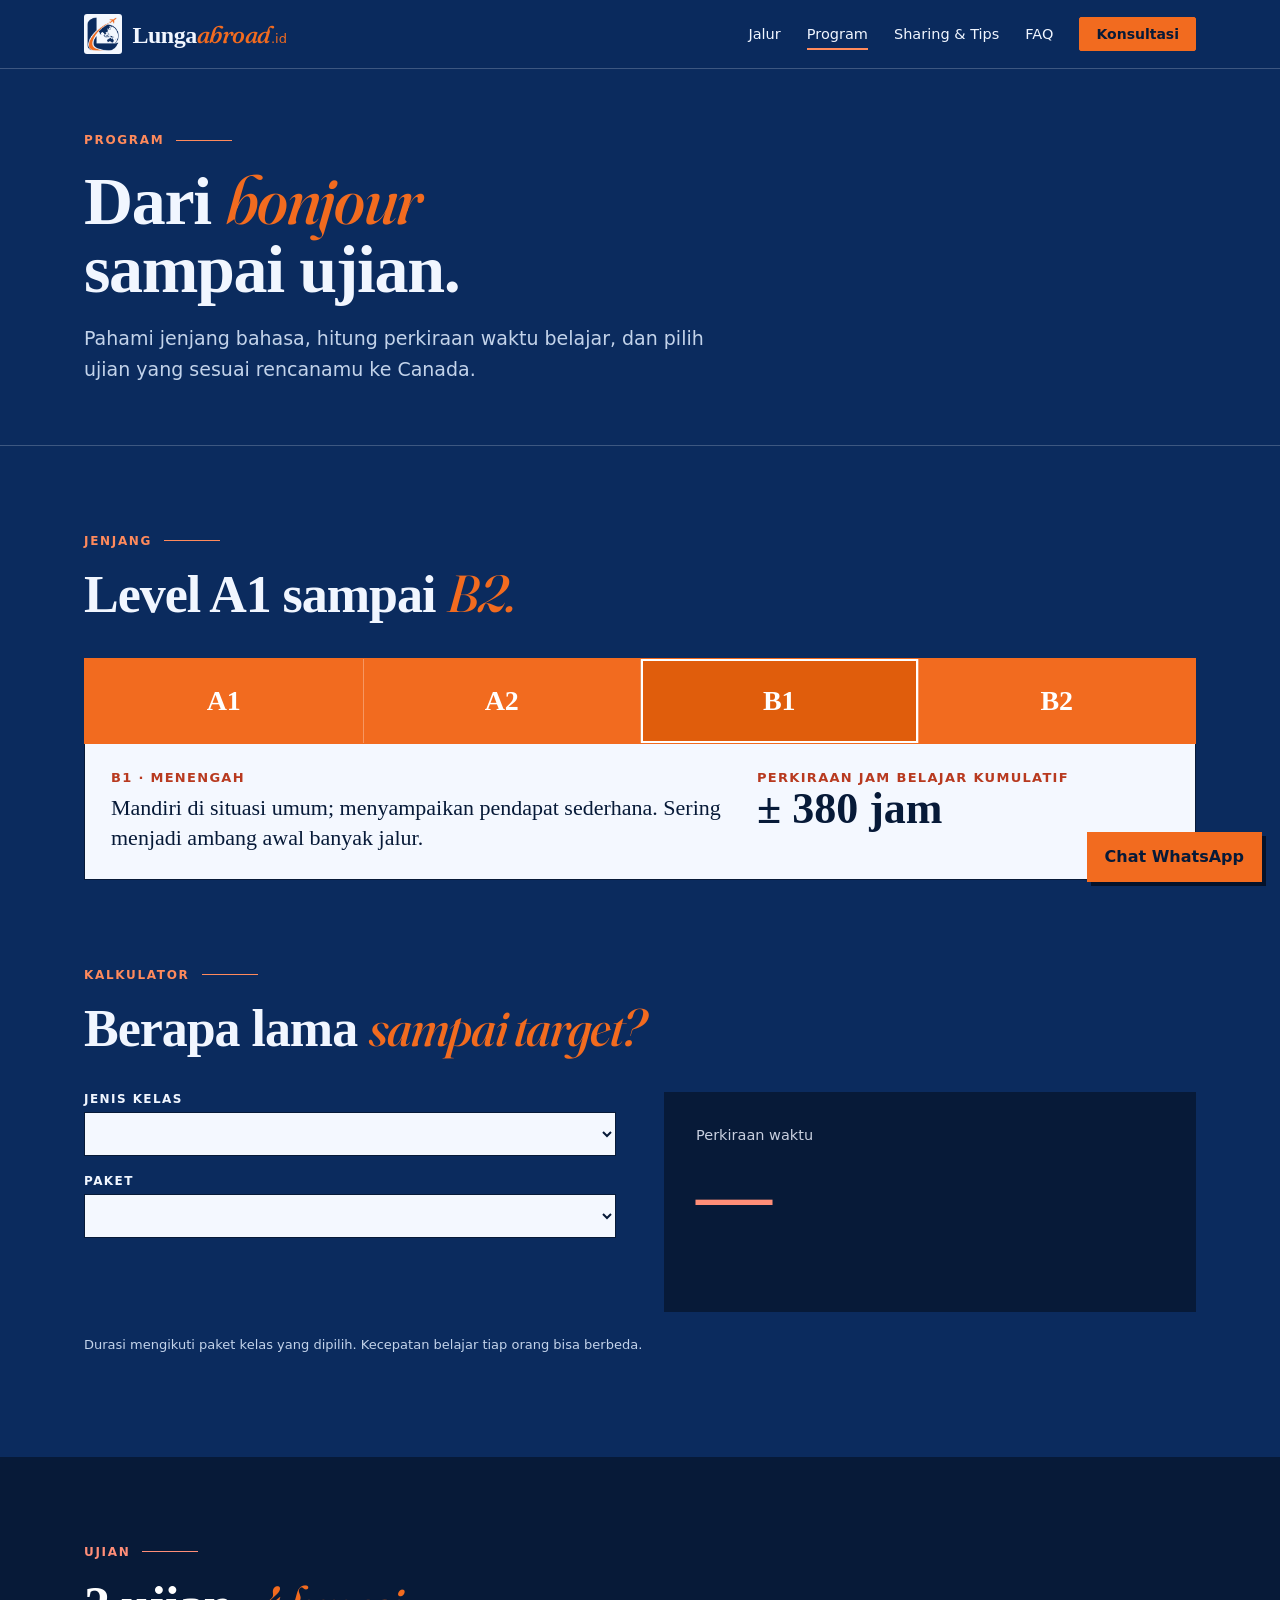
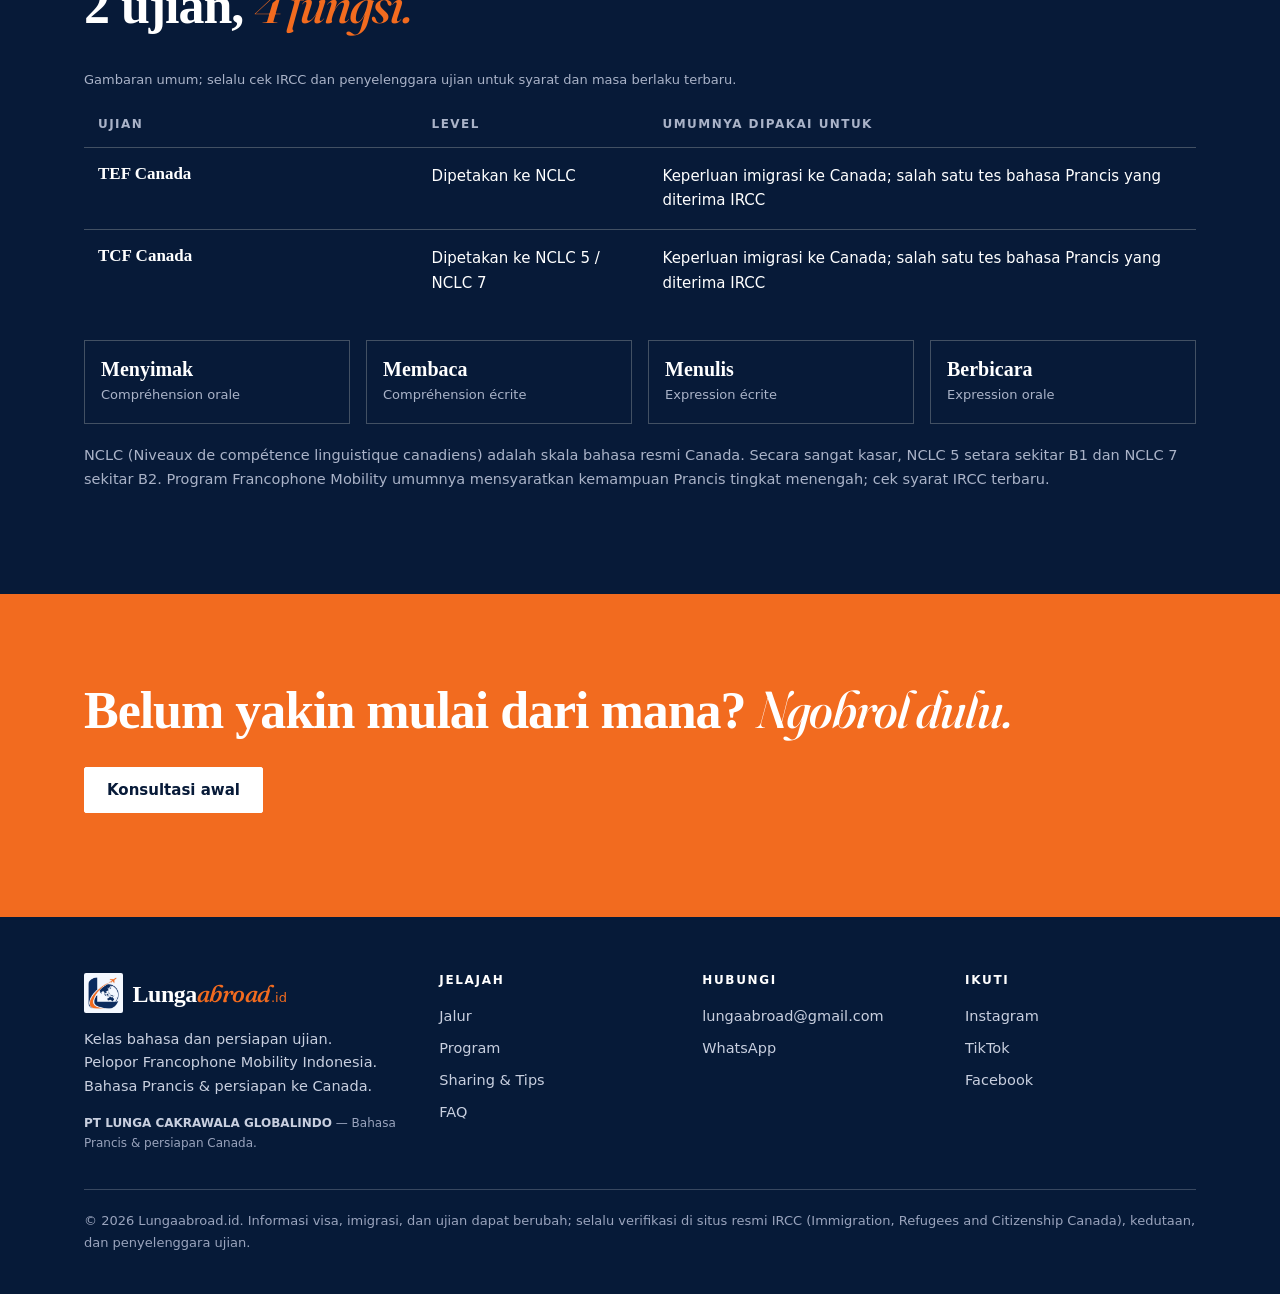
==== commit 1627ec63: "Update program.html" ====
--- a/program.html
+++ b/program.html
@@ -35,13 +35,12 @@
  <p class="lbl">Kalkulator</p><h2 id="j-kal">Berapa lama <em>sampai target?</em></h2>
  <div class="calc">
   <div>
-   <label>Level sekarang<select id="c-a"></select></label>
-   <label>Target<select id="c-b"></select></label>
-   <label>Jam belajar per minggu: <b id="c-jv">6</b><input type="range" id="c-j" min="2" max="20" value="6"></label>
+   <label>Jenis kelas<select id="c-kelas"></select></label>
+   <label>Paket<select id="c-paket"></select></label>
   </div>
   <div class="out" aria-live="polite"><p>Perkiraan waktu</p><b id="c-o">—</b><p id="c-n"></p></div>
  </div>
- <p class="note">Angka jam adalah rata-rata kasar yang umum dipakai pengajar bahasa. Kecepatan belajar tiap orang berbeda.</p>
+ <p class="note">Durasi mengikuti paket kelas yang dipilih. Kecepatan belajar tiap orang bisa berbeda.</p>
 </div></section>
 
 <section class="sec gelap" id="ujian" aria-labelledby="j-uj"><div class="wrap">
